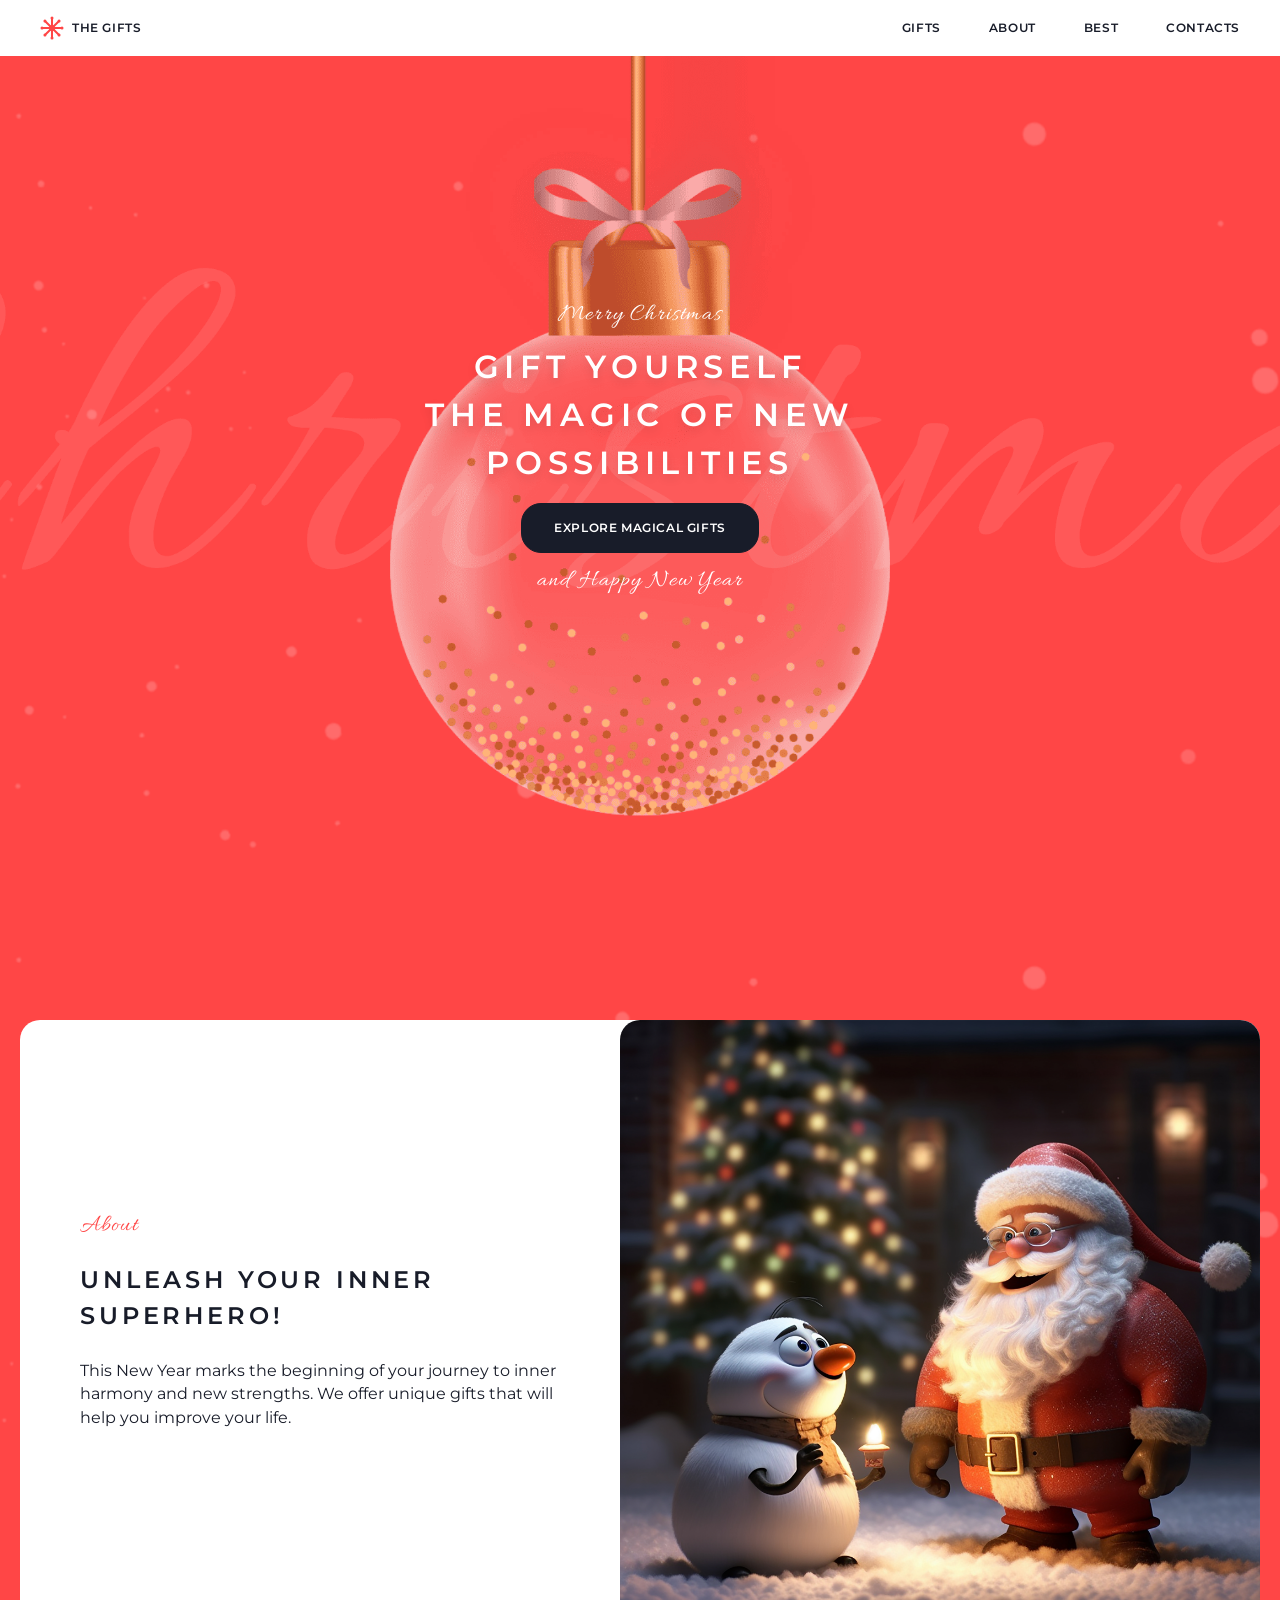
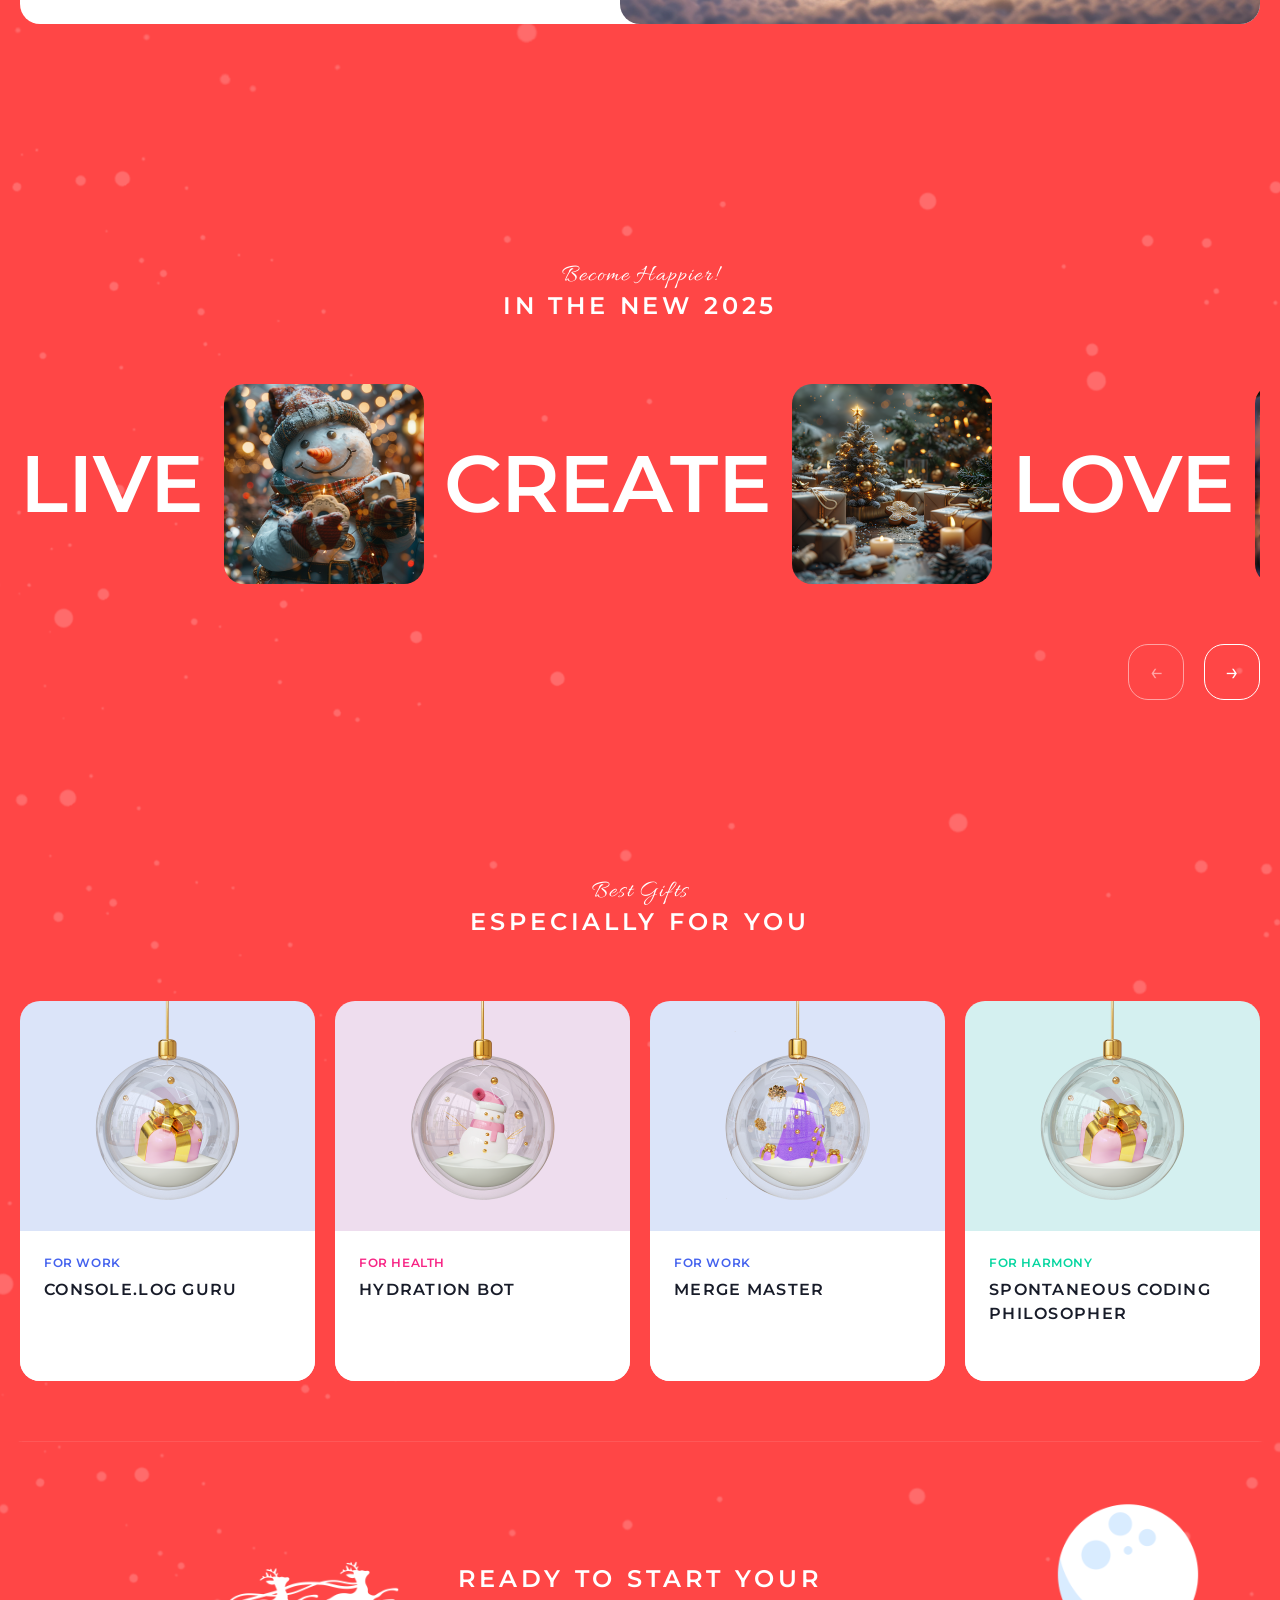
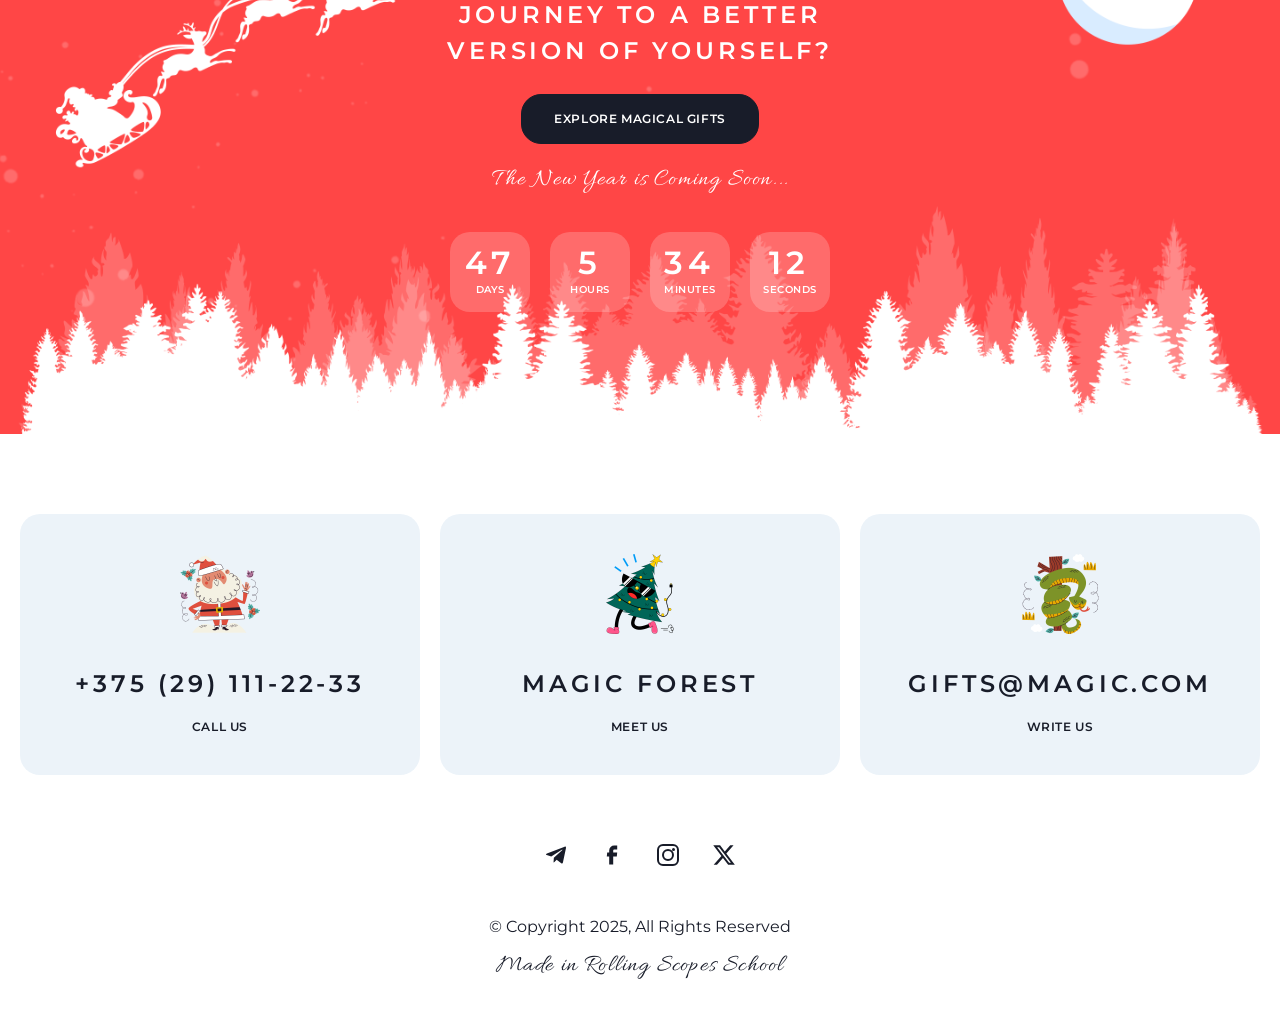
==== christmas-shop/index.html @ c4fa9edb "doc: add all files for christmas shop" ====
<html lang="en">
<head>
    <meta charset="UTF-8">
    <meta name="viewport" content="width=device-width, initial-scale=1.0">
    <title>Christmas Shop</title>
    <link rel="icon" href="img/icon-snowflake.svg">
    <link rel="preconnect" href="https://fonts.googleapis.com">
    <link rel="preconnect" href="https://fonts.gstatic.com">
    <link href="https://fonts.googleapis.com/css2?family=Allura&amp;family=Montserrat:wght@400;600&amp;display=swap"
        rel="stylesheet">
    <link rel="stylesheet" href="CSS/style.css">
</head>
<body>
    <header class="header header-light">
        <div class="container header-container">
            <a href="index.html" class="logo">
                <img src="img/icon-snowflake.svg" alt="Merry Snowflake" width="24" height="24">
                <span class="h4 color-dark">THE GIFTS</span>
            </a>
            <nav class="nav-desktop">
                <ul class="nav-links">
                    <li><a href="gifts.html" class="h4 color-dark">GIFTS</a></li>
                    <li><a href="#about" class="h4 color-dark">ABOUT</a></li>
                    <li><a href="#best" class="h4 color-dark">BEST</a></li>
                    <li><a href="#contacts" class="h4 color-dark">CONTACTS</a></li>
                </ul>
            </nav>
            <a href="#nav-overlay" class="burger-menu" aria-label="Toggle Navigation">
                <span class="burger-line color-bg-dark"></span>
                <span class="burger-line color-bg-dark"></span>
            </a>
        </div>
    </header>
    <main>
        <section class="hero" id="home">
            <div class="hero-bg-garland"></div>
            <div class="bg-snow"></div>
            <div class="container hero-container">
                <div class="hero-content">
                    <p class="caption">Merry Christmas</p>
                    <h1 class="h1">GIFT YOURSELF<br>THE MAGIC OF NEW<br>POSSIBILITIES</h1>
                    <a href="gifts.html" class="btn-primary action-small">EXPLORE MAGICAL
                        GIFTS</a>
                    <p class="caption">and Happy New Year</p>
                </div>
            </div>
        </section>
        <section class="about" id="about">
            <div class="bg-snow"></div>
            <div class="container about-container">
                <div class="about-text">
                    <p class="caption color-primary">About</p>
                    <h2 class="h2">UNLEASH YOUR INNER<br>SUPERHERO!</h2>
                    <p class="p">This New Year marks the beginning of your journey to inner harmony and new strengths.
                        We offer unique gifts that will help you improve your life.</p>
                </div>
                <div class="about-image">
                    <img src="img/about-video.png" alt="Christmas Story">
                </div>
            </div>
        </section>
        <section class="slider-section" id="best">
            <div class="bg-snow"></div>
            <div class="container slider-container">
                <div class="slider-header text-center">
                    <p class="caption">Become Happier!</p>
                    <h2 class="h2">IN THE NEW 2025</h2>
                </div>
                <input type="radio" name="slider" id="slide-0" class="slider-radio" checked="">
                <input type="radio" name="slider" id="slide-1" class="slider-radio">
                <input type="radio" name="slider" id="slide-2" class="slider-radio">
                <input type="radio" name="slider" id="slide-3" class="slider-radio">
                <input type="radio" name="slider" id="slide-4" class="slider-radio">
                <input type="radio" name="slider" id="slide-5" class="slider-radio">
                <input type="radio" name="slider" id="slide-6" class="slider-radio">
                <div class="slider-track-container">
                    <div class="slider-track">
                        <span class="slider-text">LIVE</span>
                        <img src="img/slider-img-1.png" alt="Snowman" class="slider-img">
                        <span class="slider-text">CREATE</span>
                        <img src="img/slider-img-2.png" alt="Tree" class="slider-img">
                        <span class="slider-text">LOVE</span>
                        <img src="img/slider-img-3.png" alt="Ball" class="slider-img">
                        <span class="slider-text">DREAM</span>
                        <img src="img/slider-img-4.png" alt="House" class="slider-img">
                    </div>
                </div>
                <div class="slider-controls">
                    <label for="slide-0" class="slider-arrow btn-circle disabled state-0 control-prev" aria-label="Previous"></label>
                    <label for="slide-1" class="slider-arrow btn-circle state-0 control-next" aria-label="Next"></label>
                    <label for="slide-0" class="slider-arrow btn-circle state-1 control-prev" aria-label="Previous"></label>
                    <label for="slide-2" class="slider-arrow btn-circle state-1 control-next" aria-label="Next"></label>
                    <label for="slide-1" class="slider-arrow btn-circle state-2 control-prev" aria-label="Previous"></label>
                    <label for="slide-3" class="slider-arrow btn-circle state-2 control-next" aria-label="Next"></label>
                    <label for="slide-2" class="slider-arrow btn-circle state-3 control-prev" aria-label="Previous"></label>
                    <label for="slide-3" class="slider-arrow btn-circle disabled state-3 control-next destkop-only-show" aria-label="Next"></label>
                    <label for="slide-4" class="slider-arrow btn-circle state-3 control-next mobile-only-show" aria-label="Next"></label>
                    <label for="slide-3" class="slider-arrow btn-circle state-4 control-prev mobile-only-show" aria-label="Previous"></label>
                    <label for="slide-5" class="slider-arrow btn-circle state-4 control-next mobile-only-show" aria-label="Next"></label>
                    <label for="slide-4" class="slider-arrow btn-circle state-5 control-prev mobile-only-show" aria-label="Previous"></label>
                    <label for="slide-6" class="slider-arrow btn-circle state-5 control-next mobile-only-show" aria-label="Next"></label>
                    <label for="slide-5" class="slider-arrow btn-circle state-6 control-prev mobile-only-show" aria-label="Previous"></label>
                    <label for="slide-6" class="slider-arrow btn-circle disabled state-6 control-next mobile-only-show" aria-label="Next"></label>
                </div>
            </div>
        </section>
        <section class="best-gifts" id="gifts">
            <div class="bg-snow"></div>
            <div class="container gifts-container">
                <div class="gifts-header text-center">
                    <p class="caption">Best Gifts</p>
                    <h2 class="h2">ESPECIALLY FOR YOU</h2>
                </div>
                <div class="gifts-grid">
                    <a href="#modal-1" class="gift-card">
                        <div class="gift-card-img tag-purple-bg"><img src="img/gift-1.png" alt="Card"></div>
                        <div class="gift-card-content">
                            <h4 class="h4 color-purple">FOR WORK</h4>
                            <h3 class="h3">CONSOLE.LOG GURU</h3>
                        </div>
                    </a>
                    <a href="#modal-2" class="gift-card">
                        <div class="gift-card-img tag-pink-bg"><img src="img/gift-2.png" alt="Card"></div>
                        <div class="gift-card-content">
                            <h4 class="h4 color-pink">FOR HEALTH</h4>
                            <h3 class="h3">HYDRATION BOT</h3>
                        </div>
                    </a>
                    <a href="#modal-3" class="gift-card">
                        <div class="gift-card-img tag-purple-bg"><img src="img/gift-3.png" alt="Card"></div>
                        <div class="gift-card-content">
                            <h4 class="h4 color-purple">FOR WORK</h4>
                            <h3 class="h3">MERGE MASTER</h3>
                        </div>
                    </a>
                    <a href="#modal-4" class="gift-card">
                        <div class="gift-card-img tag-green-bg"><img src="img/gift-4.png" alt="Card"></div>
                        <div class="gift-card-content">
                            <h4 class="h4 color-green">FOR HARMONY</h4>
                            <h3 class="h3">SPONTANEOUS CODING PHILOSOPHER</h3>
                        </div>
                    </a>
                </div>
            </div>
        </section>
        <section class="cta-timer" id="cta">
            <div class="bg-snow"></div>
            <div class="cta-bg-forest"></div>
            <div class="container cta-container text-center">
                <h2 class="h2">READY TO START YOUR<br>JOURNEY TO A BETTER<br>VERSION OF YOURSELF?</h2>
                <a href="gifts.html" class="btn-primary action-small">EXPLORE MAGICAL GIFTS</a>
                <p class="caption">The New Year is Coming Soon...</p>
                <div class="timer">
                    <div class="timer-cell">
                        <h2 class="h2 timer-val">47</h2>
                        <h4 class="h4 timer-label">DAYS</h4>
                    </div>
                    <div class="timer-cell">
                        <h2 class="h2 timer-val">5</h2>
                        <h4 class="h4 timer-label">HOURS</h4>
                    </div>
                    <div class="timer-cell">
                        <h2 class="h2 timer-val">34</h2>
                        <h4 class="h4 timer-label">MINUTES</h4>
                    </div>
                    <div class="timer-cell">
                        <h2 class="h2 timer-val">12</h2>
                        <h4 class="h4 timer-label">SECONDS</h4>
                    </div>
                </div>
            </div>
        </section>
    </main>
    <footer class="footer" id="contacts">
        <div class="container footer-container">
            <div class="footer-cards">
                <a href="tel:+375291112233" class="footer-card">
                    <img src="img/santa-claus.png" alt="Call Us" class="footer-card-img" width="80" height="80">
                    <h2 class="h2">+375 (29) 111-22-33</h2>
                    <h4 class="h4">CALL US</h4>
                </a>
                <a href="https://www.google.com/maps/place/Lapland,+Finland/@67.9090587,26.3427342,10.75z/data=!4m6!3m5!1s0x45d30036254ca145:0xcedc4eb30d91aca1!8m2!3d67.9222304!4d26.5046438!16zL20vMDFuZHdr?entry=ttu&g_ep=EgoyMDI2MDQwMS4wIKXMDSoASAFQAw%3D%3D" target="_blank" rel="noopener noreferrer"
                    class="footer-card">
                    <img src="img/christmas-tree.png" alt="Meet Us" class="footer-card-img" width="80" height="80">
                    <h2 class="h2">MAGIC FOREST</h2>
                    <h4 class="h4">MEET US</h4>
                </a>
                <a href="mailto:gifts@magic.com" class="footer-card">
                    <img src="img/snake.png" alt="Write Us" class="footer-card-img" width="80" height="80">
                    <h2 class="h2">GIFTS@MAGIC.COM</h2>
                    <h4 class="h4">WRITE US</h4>
                </a>
            </div>
            <div class="footer-social">
                <div class="social-icons">
                    <a href="#" class="social-icon"><img src="img/icon-telegram.svg" alt="Telegram"></a>
                    <a href="#" class="social-icon"><img src="img/icon-facebook.svg" alt="Facebook"></a>
                    <a href="#" class="social-icon"><img src="img/icon-instagram.svg" alt="Instagram"></a>
                    <a href="#" class="social-icon"><img src="img/icon-x.svg" alt="X"></a>
                </div>
            </div>
            <div class="footer-copyright text-center">
                <p class="p">© Copyright 2025, All Rights Reserved</p>
                <a href="https://rs.school/" target="_blank" rel="noopener noreferrer" class="caption school-link">Made
                    in Rolling Scopes School</a>
            </div>
        </div>
    </footer>
    <div class="nav-overlay" id="nav-overlay">
        <div class="nav-overlay-header">
            <a href="index.html" class="logo">
                <img src="img/icon-snowflake.svg" alt="Logo" width="24" height="24">
                <span class="h4 color-dark">THE GIFTS</span>
            </a>
            <a href="#" class="btn-close-menu">✕</a>
        </div>
        <ul class="nav-overlay-links text-center">
            <li><a href="gifts.html" class="h2">GIFTS</a></li>
            <li><a href="#about" class="h2">ABOUT</a></li>
            <li><a href="#best" class="h2">BEST</a></li>
            <li><a href="#contacts" class="h2">CONTACTS</a></li>
        </ul>
    </div>
    <div class="modal-overlay" id="modal-1">
        <div class="modal">
            <a href="#gifts" class="btn-close-modal">✕</a>
            <div class="modal-img tag-purple-bg"><img src="img/gift-1.png" alt="Console Log Guru"></div>
            <div class="modal-content">
                <h4 class="h4 color-purple mb-8">FOR WORK</h4>
                <h3 class="h3 mb-8">CONSOLE.LOG GURU</h3>
                <p class="p mb-16">Uses console.log like a crystal ball to find any issue.</p>
                <h4 class="h4 mb-8">ADDS SUPERPOWERS TO:</h4>
                <div class="modal-stats">
                    <div class="stat-row">
                        <p class="p">Live</p>
                        <p class="p">+500</p>
                        <div class="rating"><span class="star filled">❄</span><span class="star filled">❄</span><span
                                class="star filled">❄</span><span class="star filled">❄</span><span
                                class="star filled">❄</span></div>
                    </div>
                    <div class="stat-row">
                        <p class="p">Create</p>
                        <p class="p">+500</p>
                        <div class="rating"><span class="star filled">❄</span><span class="star filled">❄</span><span
                                class="star filled">❄</span><span class="star filled">❄</span><span
                                class="star filled">❄</span></div>
                    </div>
                    <div class="stat-row">
                        <p class="p">Love</p>
                        <p class="p">+200</p>
                        <div class="rating"><span class="star filled">❄</span><span class="star filled">❄</span><span
                                class="star empty">❄</span><span class="star empty">❄</span><span
                                class="star empty">❄</span></div>
                    </div>
                    <div class="stat-row">
                        <p class="p">Dream</p>
                        <p class="p">+400</p>
                        <div class="rating"><span class="star filled">❄</span><span class="star filled">❄</span><span
                                class="star filled">❄</span><span class="star filled">❄</span><span
                                class="star empty">❄</span></div>
                    </div>
                </div>
            </div>
        </div>
    </div>
    <div class="modal-overlay" id="modal-2">
        <div class="modal">
            <a href="#gifts" class="btn-close-modal">✕</a>
            <div class="modal-img tag-pink-bg"><img src="img/gift-2.png" alt="Hydration Bot"></div>
            <div class="modal-content">
                <h4 class="h4 color-pink mb-8">FOR HEALTH</h4>
                <h3 class="h3 mb-8">HYDRATION BOT</h3>
                <p class="p mb-16">Reminds you to drink water every 30 minutes without fail.</p>
                <h4 class="h4 mb-8">ADDS SUPERPOWERS TO:</h4>
                <div class="modal-stats">
                    <div class="stat-row">
                        <p class="p">Live</p>
                        <p class="p">+500</p>
                        <div class="rating"><span class="star filled">❄</span><span class="star filled">❄</span><span
                                class="star filled">❄</span><span class="star filled">❄</span><span
                                class="star filled">❄</span></div>
                    </div>
                    <div class="stat-row">
                        <p class="p">Create</p>
                        <p class="p">+300</p>
                        <div class="rating"><span class="star filled">❄</span><span class="star filled">❄</span><span
                                class="star filled">❄</span><span class="star empty">❄</span><span
                                class="star empty">❄</span></div>
                    </div>
                    <div class="stat-row">
                        <p class="p">Love</p>
                        <p class="p">+400</p>
                        <div class="rating"><span class="star filled">❄</span><span class="star filled">❄</span><span
                                class="star filled">❄</span><span class="star filled">❄</span><span
                                class="star empty">❄</span></div>
                    </div>
                    <div class="stat-row">
                        <p class="p">Dream</p>
                        <p class="p">+200</p>
                        <div class="rating"><span class="star filled">❄</span><span class="star filled">❄</span><span
                                class="star empty">❄</span><span class="star empty">❄</span><span
                                class="star empty">❄</span></div>
                    </div>
                </div>
            </div>
        </div>
    </div>
    <div class="modal-overlay" id="modal-3">
        <div class="modal">
            <a href="#gifts" class="btn-close-modal">✕</a>
            <div class="modal-img tag-purple-bg"><img src="img/gift-3.png" alt="Merge Master"></div>
            <div class="modal-content">
                <h4 class="h4 color-purple mb-8">FOR WORK</h4>
                <h3 class="h3 mb-8">MERGE MASTER</h3>
                <p class="p mb-16">Resolves merge conflicts with the wave of a hand.</p>
                <h4 class="h4 mb-8">ADDS SUPERPOWERS TO:</h4>
                <div class="modal-stats">
                    <div class="stat-row">
                        <p class="p">Live</p>
                        <p class="p">+300</p>
                        <div class="rating"><span class="star filled">❄</span><span class="star filled">❄</span><span
                                class="star filled">❄</span><span class="star empty">❄</span><span
                                class="star empty">❄</span></div>
                    </div>
                    <div class="stat-row">
                        <p class="p">Create</p>
                        <p class="p">+500</p>
                        <div class="rating"><span class="star filled">❄</span><span class="star filled">❄</span><span
                                class="star filled">❄</span><span class="star filled">❄</span><span
                                class="star filled">❄</span></div>
                    </div>
                    <div class="stat-row">
                        <p class="p">Love</p>
                        <p class="p">+300</p>
                        <div class="rating"><span class="star filled">❄</span><span class="star filled">❄</span><span
                                class="star filled">❄</span><span class="star empty">❄</span><span
                                class="star empty">❄</span></div>
                    </div>
                    <div class="stat-row">
                        <p class="p">Dream</p>
                        <p class="p">+400</p>
                        <div class="rating"><span class="star filled">❄</span><span class="star filled">❄</span><span
                                class="star filled">❄</span><span class="star filled">❄</span><span
                                class="star empty">❄</span></div>
                    </div>
                </div>
            </div>
        </div>
    </div>
    <div class="modal-overlay" id="modal-4">
        <div class="modal">
            <a href="#gifts" class="btn-close-modal">✕</a>
            <div class="modal-img tag-green-bg"><img src="img/gift-4.png" alt="Spontaneous Coding Philosopher"></div>
            <div class="modal-content">
                <h4 class="h4 color-green mb-8">FOR HARMONY</h4>
                <h3 class="h3 mb-8">SPONTANEOUS CODING PHILOSOPHER</h3>
                <p class="p mb-16">Ponders the meaning of code and life between commits.</p>
                <h4 class="h4 mb-8">ADDS SUPERPOWERS TO:</h4>
                <div class="modal-stats">
                    <div class="stat-row">
                        <p class="p">Live</p>
                        <p class="p">+400</p>
                        <div class="rating"><span class="star filled">❄</span><span class="star filled">❄</span><span
                                class="star filled">❄</span><span class="star filled">❄</span><span
                                class="star empty">❄</span></div>
                    </div>
                    <div class="stat-row">
                        <p class="p">Create</p>
                        <p class="p">+300</p>
                        <div class="rating"><span class="star filled">❄</span><span class="star filled">❄</span><span
                                class="star filled">❄</span><span class="star empty">❄</span><span
                                class="star empty">❄</span></div>
                    </div>
                    <div class="stat-row">
                        <p class="p">Love</p>
                        <p class="p">+500</p>
                        <div class="rating"><span class="star filled">❄</span><span class="star filled">❄</span><span
                                class="star filled">❄</span><span class="star filled">❄</span><span
                                class="star filled">❄</span></div>
                    </div>
                    <div class="stat-row">
                        <p class="p">Dream</p>
                        <p class="p">+500</p>
                        <div class="rating"><span class="star filled">❄</span><span class="star filled">❄</span><span
                                class="star filled">❄</span><span class="star filled">❄</span><span
                                class="star filled">❄</span></div>
                    </div>
                </div>
            </div>
        </div>
    </div>
</body>
</html>
---- christmas-shop/CSS/style.css ----
:root {
    /* Colors */
    --primary: #FF4646;
    --primary-10: rgba(255, 70, 70, 0.1);
    --dark: #181C29;
    --static-white: #FFFFFF;
    --static-white-40: rgba(255, 255, 255, 0.4);
    --static-white-20: rgba(255, 255, 255, 0.2);
    --tag-purple: #4361EE;
    --tag-pink: #F72585;
    --tag-green: #06D6A0;
    --content-background: #ECF3F9;
    --overlay: rgba(24, 28, 41, 0.8);
    --font-heading: 'Montserrat', sans-serif;
    --font-caption: 'Allura', cursive;
    --font-paragraph: 'Montserrat', sans-serif;
}
* {
    margin: 0;
    padding: 0;
    box-sizing: border-box;
}
html {
    scroll-behavior: smooth;
}
body {
    background-color: var(--static-white);
    color: var(--dark);
    font-family: var(--font-paragraph);
    font-size: 16px;
    font-weight: 400;
    line-height: 1.48;
}
body.bg-primary {
    background-color: var(--primary);
}
a {
    text-decoration: none;
    color: inherit;
}
ul {
    list-style: none;
}
main {
    position: relative;
}
.container {
    max-width: 1440px;
    margin: 0 auto;
    padding: 0 20px;
}
.relative-z {
    position: relative;
    z-index: 10;
}
.h1 {
    font-family: var(--font-heading);
    font-size: 32px;
    font-weight: 600;
    line-height: 1.5;
    letter-spacing: 0.18em;
    text-transform: uppercase;
    text-align: center;
}
.h2 {
    font-family: var(--font-heading);
    font-size: 24px;
    font-weight: 600;
    line-height: 1.52;
    letter-spacing: 0.16em;
    text-transform: uppercase;
}
.h3 {
    font-family: var(--font-heading);
    font-size: 16px;
    font-weight: 600;
    line-height: 1.52;
    letter-spacing: 0.08em;
    text-transform: uppercase;
}
.h4 {
    font-family: var(--font-heading);
    font-size: 12px;
    font-weight: 600;
    line-height: 1.3;
    letter-spacing: 0.05em;
    text-transform: uppercase;
}
.caption {
    font-family: var(--font-caption);
    font-size: 24px;
    font-weight: 400;
    line-height: 1;
    letter-spacing: 0.05em;
}
.p {
    font-family: var(--font-paragraph);
    font-size: 16px;
    font-weight: 400;
    line-height: 1.48;
}
.action-large {
    font-family: var(--font-heading);
    font-size: 24px;
    font-weight: 600;
    line-height: 1.52;
    letter-spacing: 0.16em;
    text-transform: uppercase;
}
.action-small {
    font-family: var(--font-heading);
    font-size: 12px;
    font-weight: 600;
    line-height: 1.3;
    letter-spacing: 0.05em;
    text-transform: uppercase;
}
.text-center {
    text-align: center;
}
.color-primary {
    color: var(--primary);
}
.color-purple {
    color: var(--tag-purple);
}
.color-pink {
    color: var(--tag-pink);
}
.color-green {
    color: var(--tag-green);
}
.color-dark {
    color: var(--dark);
}
.mb-8 {
    margin-bottom: 8px;
}
.mb-16 {
    margin-bottom: 16px;
}
.mb-24 {
    margin-bottom: 24px;
}
.mb-40 {
    margin-bottom: 40px;
}
.mb-120 {
    margin-bottom: 120px;
}
.btn-primary {
    background-color: var(--dark);
    color: var(--static-white);
    border: 1px solid var(--dark);
    border-radius: 20px;
    padding: 16px 32px;
    cursor: pointer;
    transition: background-color 0.3s ease, color 0.3s ease, border-color 0.3s ease;
    display: inline-block;
}
.btn-primary:hover {
    background-color: var(--static-white);
    color: var(--dark);
    border-color: var(--dark);
}
.btn-primary:active {
    opacity: 0.9;
}
.header {
    background-color: var(--dark);
    color: var(--static-white);
    position: sticky;
    top: 0;
    z-index: 100;
    width: 100%;
    border-bottom: 1px solid rgba(255, 255, 255, 0.05);
}
.header-container {
    display: flex;
    justify-content: space-between;
    align-items: center;
    padding: 8px 20px;
}
.logo {
    display: flex;
    align-items: center;
    gap: 8px;
    cursor: pointer;
    padding: 8px 20px;
    text-decoration: none;
}
.nav-links {
    display: flex;
    gap: 8px;
}
.nav-links li a {
    display: block;
    padding: 12px 20px;
    color: var(--static-white);
    border-radius: 12px;
    transition: color 0.3s ease, background-color 0.3s ease;
}
.nav-links li a:hover,
.nav-links li a.active {
    color: var(--primary);
    background-color: var(--primary-10);
}
.nav-links li a.active {
    pointer-events: none;
    cursor: default;
}
.burger-menu {
    display: none;
}
.header-light {
    background-color: var(--static-white);
    border-bottom: none;
}
.header-light .nav-links li a {
    color: var(--dark);
}
.header-light .burger-line {
    background-color: var(--dark);
}
@media (max-width: 768px) {
    .nav-desktop {
        display: none;
    }
    .burger-menu {
        display: block;
        border: none;
        background: none;
        width: 40px;
        height: 40px;
        position: relative;
        cursor: pointer;
    }
    .burger-line {
        display: block;
        width: 24px;
        height: 2px;
        background-color: var(--static-white);
        position: absolute;
        left: 8px;
        transition: transform 0.3s, top 0.3s;
    }
    .burger-line:nth-child(1) {
        top: 14px;
    }
    .burger-line:nth-child(2) {
        top: 24px;
    }
    .burger-menu.open .burger-line:nth-child(1) {
        top: 19px;
        transform: rotate(45deg);
    }
    .burger-menu.open .burger-line:nth-child(2) {
        top: 19px;
        transform: rotate(-45deg);
    }
}
.hero {
    position: relative;
    background-color: var(--primary);
    color: var(--static-white);
    min-height: calc(100vh - 56px);
    display: flex;
    align-items: center;
    justify-content: center;
    overflow: hidden;
}
.hero-bg-snow {
    position: absolute;
    inset: 0;
    background-image: url('../img/bg-snow.png');
    background-size: cover;
    background-position: center;
    pointer-events: none;
}
.hero-bg-forest {
    position: absolute;
    inset: 0;
    background-image: url('../img/bg-forest-white.png');
    background-size: 100% auto;
    background-position: bottom;
    pointer-events: none;
}
.hero-bg-garland {
    position: absolute;
    top: 0;
    left: 50%;
    transform: translateX(-50%);
    width: 200%;
    max-width: none;
    height: 100%;
    background-image: url('../img/bg-ball.png');
    background-size: auto 100%;
    background-position: top center;
    background-repeat: no-repeat;
    pointer-events: none;
    z-index: 1;
}
.gift-bg-garland {
    position: absolute;
    top: 0;
    left: 50%;
    transform: translateX(-50%);
    width: 200%;
    max-width: none;
    height: 100%;
    background-image: url('../img/bg-garland.png');
    background-size: auto 100%;
    background-position: top center;
    background-repeat: no-repeat;
    pointer-events: none;
    z-index: 1;
}
.hero-sleigh {
    position: absolute;
    top: 15%;
    left: 10%;
    width: 200px;
    height: 100px;
    background-image: url('../img/bg-ball.png');
    background-size: contain;
    background-repeat: no-repeat;
    pointer-events: none;
    z-index: 5;
}
.hero-content {
    position: relative;
    z-index: 10;
    display: flex;
    flex-direction: column;
    align-items: center;
    text-align: center;
    gap: 16px;
    padding: 0 20px;
    margin-top: -60px;
}
.hero-content h1 {
    color: var(--static-white);
    text-shadow: 0px 4px 10px rgba(0, 0, 0, 0.1);
}
.about {
    position: relative;
    background-color: var(--primary);
    color: var(--dark);
    padding: 120px 20px;
    overflow: hidden;
    display: flex;
    justify-content: center;
}
.about-container {
    position: relative;
    z-index: 10;
    background-color: var(--static-white);
    border-radius: 20px;
    display: flex;
    align-items: center;
    justify-content: space-between;
    padding-left: 60px;
    gap: 60px;
    max-width: 1276px;
    width: 100%;
    margin: 0 auto;
    padding: 0 0 0 60px;
}
.about-text {
    flex: 1;
    display: flex;
    flex-direction: column;
    gap: 24px;
    max-width: 480px;
    padding: 60px 0;
}
.about-text .h2 {
    text-transform: uppercase;
}
.about-image {
    flex: 1;
    border-radius: 0 20px 20px 0;
    overflow: hidden;
    display: flex;
    align-self: stretch;
}
.about-image img {
    width: 100%;
    height: 100%;
    object-fit: cover;
    display: block;
    border-radius: 20px 0 0 20px;
}
@media (max-width: 1060px) {
    .about-container {
        padding-left: 40px;
        gap: 40px;
    }
}
@media (max-width: 768px) {
    .about {
        padding: 80px 0;
    }
    .about-container {
        flex-direction: column;
        padding-left: 0;
        gap: 0;
        text-align: left;
    }
    .about-text {
        max-width: 100%;
        align-items: flex-start;
        padding: 40px;
    }
    .about-image {
        width: 100%;
        border-radius: 0 0 20px 20px;
    }
}
.slider-section,
.best-gifts,
.cta-timer {
    position: relative;
    background-color: var(--primary);
    color: var(--static-white);
    padding: 120px 0 60px;
    min-height: 25.4vw;
    overflow: hidden;
    text-align: center;
}
.slider-header,
.gifts-header {
    align-items: center;
    display: flex;
    flex-direction: column;
}
.bg-snow {
    position: absolute;
    inset: 0;
    background-image: url('../img/bg-snow.png');
    background-size: cover;
    background-position: center;
    pointer-events: none;
}
@media (max-width: 768px) {
    .slider-section,
    .best-gifts {
        padding: 80px 0;
    }
}
.gifts-hero {
    position: relative;
    background-color: var(--primary);
    padding: 100px 0 60px;
    overflow: hidden;
    color: var(--static-white);
}
.gifts-main {
    position: relative;
    background-color: var(--primary);
    color: var(--static-white);
    padding-bottom: 120px;
}
.tabs {
    display: flex;
    gap: 16px;
    flex-wrap: wrap;
    justify-content: center;
    position: relative;
    z-index: 10;
}
.tab-btn {
    background-color: var(--static-white-20);
    color: var(--static-white);
    border: none;
    border-radius: 20px;
    padding: 12px 24px;
    cursor: pointer;
    transition: background-color 0.3s;
    font-family: var(--font-heading);
    font-size: 12px;
    font-weight: 600;
    text-transform: uppercase;
    letter-spacing: 0.05em;
}
.tab-btn:not(.active):hover {
    background-color: var(--static-white-40);
}
.tab-btn.active {
    background-color: var(--static-white-40);
    pointer-events: none;
    cursor: default;
}
.gifts-main {
    position: relative;
    background-color: var(--primary);
    padding-bottom: 120px;
}
.gifts-container {
    position: relative;
    z-index: 10;
}
.gifts-header {
    margin-bottom: 60px;
    color: var(--static-white);
}
.gifts-grid {
    display: grid;
    grid-template-columns: repeat(4, 1fr);
    gap: 20px;
    text-align: left;
    position: relative;
    z-index: 10;
}
.gift-card {
    background-color: var(--content-background);
    border-radius: 20px;
    overflow: hidden;
    cursor: pointer;
    transition: transform 0.3s ease;
}
.gift-card:hover {
    transform: translateY(-8px);
}
.gift-card:hover h3 {
    color: var(--primary);
}
.gift-card:hover .gift-card-img {
    background-color: rgba(6, 214, 160, 0.15);
}
.gift-card-img {
    height: 230px;
    display: flex;
    align-items: center;
    justify-content: center;
    overflow: hidden;
    transition: background-color 0.3s ease;
}
.tag-purple-bg {
    background-color: rgba(67, 97, 238, 0.1);
}
.tag-pink-bg {
    background-color: rgba(247, 37, 133, 0.1);
}
.tag-green-bg {
    background-color: rgba(6, 214, 160, 0.1);
}
.gift-card-img img {
    width: 100%;
    height: 100%;
    object-fit: cover;
}
.gift-card-content {
    padding: 24px;
    color: var(--dark);
    background-color: var(--static-white);
    flex-grow: 1;
    min-height: 150px;
}
.gift-card-content h4 {
    margin-bottom: 8px;
    transition: color 0.3s;
}
@media (max-width: 1060px) {
    .gifts-grid {
        grid-template-columns: repeat(2, 1fr);
    }
}
@media (max-width: 500px) {
    .gifts-grid {
        grid-template-columns: 1fr;
    }
}
.nav-overlay {
    position: fixed;
    top: 0;
    right: -100%;
    width: 100vw;
    height: 100vh;
    background-color: var(--static-white);
    z-index: 2000;
    display: flex;
    flex-direction: column;
    padding: 20px;
    transition: right 0.6s ease-in-out;
    visibility: hidden;
}
.nav-overlay:target {
    right: 0;
    visibility: visible;
}
.nav-overlay-header {
    display: flex;
    justify-content: space-between;
    align-items: center;
    width: 100%;
    padding: 8px 20px;
    margin-bottom: 60px;
}
.btn-close-menu {
    background: none;
    border: none;
    font-size: 32px;
    color: var(--dark);
    cursor: pointer;
    width: 40px;
    height: 40px;
    display: flex;
    align-items: center;
    justify-content: center;
}
.nav-overlay-links {
    display: flex;
    flex-direction: column;
    gap: 40px;
    margin-top: auto;
    margin-bottom: auto;
}
.nav-overlay-links li a {
    color: var(--dark);
    text-decoration: none;
    transition: color 0.3s;
}
.nav-overlay-links li a:hover {
    color: var(--primary);
}
.modal-overlay {
    position: fixed;
    inset: 0;
    background-color: var(--overlay);
    z-index: 3000;
    display: flex;
    align-items: center;
    justify-content: center;
    opacity: 0;
    pointer-events: none;
    transition: opacity 0.3s;
    padding: 20px;
}
.modal-overlay:target {
    opacity: 1;
    pointer-events: all;
}
.modal {
    background-color: var(--static-white);
    border-radius: 20px;
    width: 100%;
    max-width: 400px;
    position: relative;
    overflow: hidden;
}
.btn-close-modal {
    position: absolute;
    top: 16px;
    right: 16px;
    width: 40px;
    height: 40px;
    background: transparent;
    border: none;
    font-size: 24px;
    color: var(--dark);
    cursor: pointer;
    display: flex;
    align-items: center;
    justify-content: center;
    line-height: 1;
    padding: 0;
    z-index: 10;
}
.modal-img {
    height: 230px;
    display: flex;
    align-items: center;
    justify-content: center;
    overflow: hidden;
}
.modal-img img {
    width: 100%;
    height: 100%;
    object-fit: cover;
}
.modal-content {
    padding: 24px;
    color: var(--dark);
}
.modal-stats {
    margin-top: 16px;
}
.stat-row {
    display: grid;
    grid-template-columns: 1fr 56px auto;
    align-items: center;
    gap: 16px;
    margin-bottom: 8px;
}
.stat-row p:nth-child(2) {
    text-align: right;
    font-variant-numeric: tabular-nums;
}
.rating {
    display: flex;
    gap: 4px;
}
.star {
    font-size: 14px;
}
.star.filled {
    color: var(--primary);
}
.star.empty {
    color: var(--primary-10);
}
.btn-back-to-top {
    position: fixed;
    bottom: 32px;
    right: 32px;
    width: 56px;
    height: 56px;
    border-radius: 50%;
    background-color: var(--static-white);
    border: 1px solid var(--primary);
    color: var(--primary);
    display: none;
    align-items: center;
    justify-content: center;
    text-decoration: none;
    font-size: 24px;
    z-index: 500;
    transition: background-color 0.3s, color 0.3s;
    box-shadow: 0px 4px 10px rgba(0, 0, 0, 0.1);
}
.btn-back-to-top:hover {
    background-color: var(--primary);
    color: var(--static-white);
}
@media (max-width: 768px) {
    .btn-back-to-top {
        display: flex;
    }
}
.slider-header {
    position: relative;
    z-index: 10;
    margin-bottom: 60px;
    color: var(--static-white);
}
.slider-track-container {
    position: relative;
    z-index: 10;
    overflow: hidden;
    margin-bottom: 60px;
    width: 100%;
}
.slider-radio {
    display: none;
}
#slide-0:checked~.slider-track-container .slider-track {
    --slide: 0;
}
#slide-1:checked~.slider-track-container .slider-track {
    --slide: 1;
}
#slide-2:checked~.slider-track-container .slider-track {
    --slide: 2;
}
#slide-3:checked~.slider-track-container .slider-track {
    --slide: 3;
}
#slide-4:checked~.slider-track-container .slider-track {
    --slide: 4;
}
#slide-5:checked~.slider-track-container .slider-track {
    --slide: 5;
}
#slide-6:checked~.slider-track-container .slider-track {
    --slide: 6;
}
.slider-track {
    display: flex;
    align-items: center;
    gap: 20px;
    width: max-content;
    transition: transform 0.5s ease;
    --slide: 0;
    --max-clicks: 3;
    --container-width: min(100vw - 40px, 1400px);
    --shift-step: calc((100% - var(--container-width)) / var(--max-clicks));
    transform: translateX(calc(-1 * var(--slide) * var(--shift-step)));
}
@media (max-width: 768px) {
    .slider-track {
        --max-clicks: 6;
    }
}
.slider-text {
    font-family: var(--font-heading);
    font-size: 80px;
    font-weight: 600;
    text-transform: uppercase;
    color: var(--static-white);
    white-space: nowrap;
}
.slider-img {
    width: 200px;
    height: 200px;
    border-radius: 20px;
    object-fit: cover;
    flex-shrink: 0;
}
.slider-controls {
    position: relative;
    z-index: 10;
    display: flex;
    justify-content: flex-end;
    gap: 20px;
}
.slider-arrow {
    display: none;
}
#slide-0:checked~.slider-track-container+.slider-controls .state-0.control-prev,
#slide-0:checked~.slider-track-container+.slider-controls .state-0.control-next,
#slide-1:checked~.slider-track-container+.slider-controls .state-1.control-prev,
#slide-1:checked~.slider-track-container+.slider-controls .state-1.control-next,
#slide-2:checked~.slider-track-container+.slider-controls .state-2.control-prev,
#slide-2:checked~.slider-track-container+.slider-controls .state-2.control-next,
#slide-3:checked~.slider-track-container+.slider-controls .state-3.control-prev,
#slide-3:checked~.slider-track-container+.slider-controls .state-3.control-next.destkop-only-show {
    display: flex;
}
@media (max-width: 768px) {
    #slide-3:checked~.slider-track-container+.slider-controls .state-3.control-next.destkop-only-show {
        display: none !important;
    }
    #slide-3:checked~.slider-track-container+.slider-controls .state-3.control-next.mobile-only-show,
    #slide-4:checked~.slider-track-container+.slider-controls .state-4.control-prev,
    #slide-4:checked~.slider-track-container+.slider-controls .state-4.control-next,
    #slide-5:checked~.slider-track-container+.slider-controls .state-5.control-prev,
    #slide-5:checked~.slider-track-container+.slider-controls .state-5.control-next,
    #slide-6:checked~.slider-track-container+.slider-controls .state-6.control-prev,
    #slide-6:checked~.slider-track-container+.slider-controls .state-6.control-next {
        display: flex;
    }
}
.btn-circle {
    width: 56px;
    height: 56px;
    border-radius: 20px;
    border: 1px solid var(--static-white);
    background-color: transparent;
    cursor: pointer;
    transition: background-color 0.3s, border-color 0.3s;
    position: relative;
}
.btn-circle:hover:not(.disabled) {
    background-color: var(--static-white);
}
.btn-circle.disabled {
    opacity: 0.5;
    cursor: not-allowed;
    background-color: transparent;
    pointer-events: none;
}
.btn-circle::after {
    content: "→";
    color: var(--static-white);
    font-size: 24px;
    position: absolute;
    left: 50%;
    top: 50%;
    transform: translate(-50%, -50%);
    transition: color 0.3s;
}
.btn-circle:hover:not(.disabled)::after {
    color: var(--primary);
}
.control-prev::after {
    content: "←";
}
.cta-timer {
    padding: 120px 0;
    min-height: 46.4vw;
}
.cta-bg-forest {
    position: absolute;
    inset: 0;
    background-image: url('../img/bg-forest-white.png');
    background-size: cover;
    background-position: center bottom;
    pointer-events: none;
    z-index: 5;
}
.cta-sleigh {
    position: absolute;
    bottom: 200px;
    left: 10%;
    width: 200px;
    height: 100px;
    background-image: url('../img/bg-ball.png');
    background-size: contain;
    background-repeat: no-repeat;
    pointer-events: none;
    z-index: 6;
}
.cta-container {
    position: relative;
    z-index: 10;
    display: flex;
    flex-direction: column;
    align-items: center;
    gap: 24px;
    color: var(--static-white);
}
.timer {
    display: flex;
    gap: 20px;
    margin-top: 16px;
    justify-content: center;
}
.timer-cell {
    background-color: var(--static-white-20);
    border-radius: 20px;
    width: 80px;
    height: 80px;
    display: flex;
    flex-direction: column;
    align-items: center;
    justify-content: center;
    gap: 4px;
}
.timer-val {
    font-size: 32px;
    font-weight: 600;
    line-height: 1;
    margin: 0;
}
.timer-label {
    font-size: 10px;
    margin: 0;
    font-weight: 600;
    text-transform: uppercase;
}
@media (max-width: 1024px) {
    .cta-timer,
    .slider-section,
    .best-gifts,
    .hero,
    .gifts-hero {
        padding: 120px 0 60px;
        min-height: 0;
    }
}
@media (max-width: 768px) {
    .cta-timer,
    .slider-section,
    .best-gifts,
    .hero,
    .gifts-hero {
        padding: 60px 0 100px;
        min-height: 0;
    }
    .cta-bg-forest {
        background-position: center bottom;
    }
    .timer {
        background-color: var(--static-white-20);
        border-radius: 20px;
        padding: 12px 0;
        gap: 0;
        justify-content: space-evenly;
        width: 100%;
        max-width: 340px;
    }
    .timer-cell {
        background-color: transparent;
        width: auto;
        height: auto;
        border-radius: 0;
        padding: 0 16px;
        position: relative;
        flex: 1;
    }
    .timer-cell:not(:last-child)::after {
        content: '';
        position: absolute;
        right: 0;
        top: 10%;
        height: 80%;
        width: 1px;
        background-color: var(--static-white-40);
    }
}
.footer {
    background-color: var(--static-white);
    color: var(--dark);
    padding: 80px 0 40px;
    background-size: contain;
    background-position: bottom center;
    background-repeat: no-repeat;
}
.footer-cards {
    display: grid;
    grid-template-columns: repeat(3, 1fr);
    gap: 20px;
    margin-bottom: 60px;
}
.footer-card {
    background-color: var(--content-background);
    border-radius: 20px;
    padding: 40px 20px;
    display: flex;
    flex-direction: column;
    align-items: center;
    text-align: center;
    gap: 16px;
    transition: background-color 0.3s, color 0.3s;
    text-decoration: none;
    color: inherit;
}
.footer-card:hover {
    color: var(--primary);
}
.footer-card-img {
    margin-bottom: 16px;
    width: 80px;
    height: 80px;
    object-fit: contain;
}
@media (max-width: 1060px) {
    .footer-cards {
        grid-template-columns: 1fr;
    }
}
.footer-social {
    display: flex;
    justify-content: center;
    margin-bottom: 40px;
}
.social-icons {
    display: flex;
    gap: 16px;
}
.social-icon {
    width: 40px;
    height: 40px;
    border-radius: 50%;
    display: flex;
    align-items: center;
    justify-content: center;
    transition: background-color 0.3s;
    color: var(--dark);
    text-decoration: none;
}
.social-icon img {
    width: 24px;
    height: 24px;
    transition: filter 0.3s;
}
.social-icon:hover {
    background-color: var(--content-background);
}
.social-icon:hover img {
    filter: invert(44%) sepia(74%) saturate(3019%) hue-rotate(331deg) brightness(101%) contrast(98%);
}
.school-link {
    display: inline-block;
    margin-top: 16px;
    color: var(--dark);
    text-decoration: none;
    transition: color 0.3s;
}
.school-link:hover {
    color: var(--primary);
}
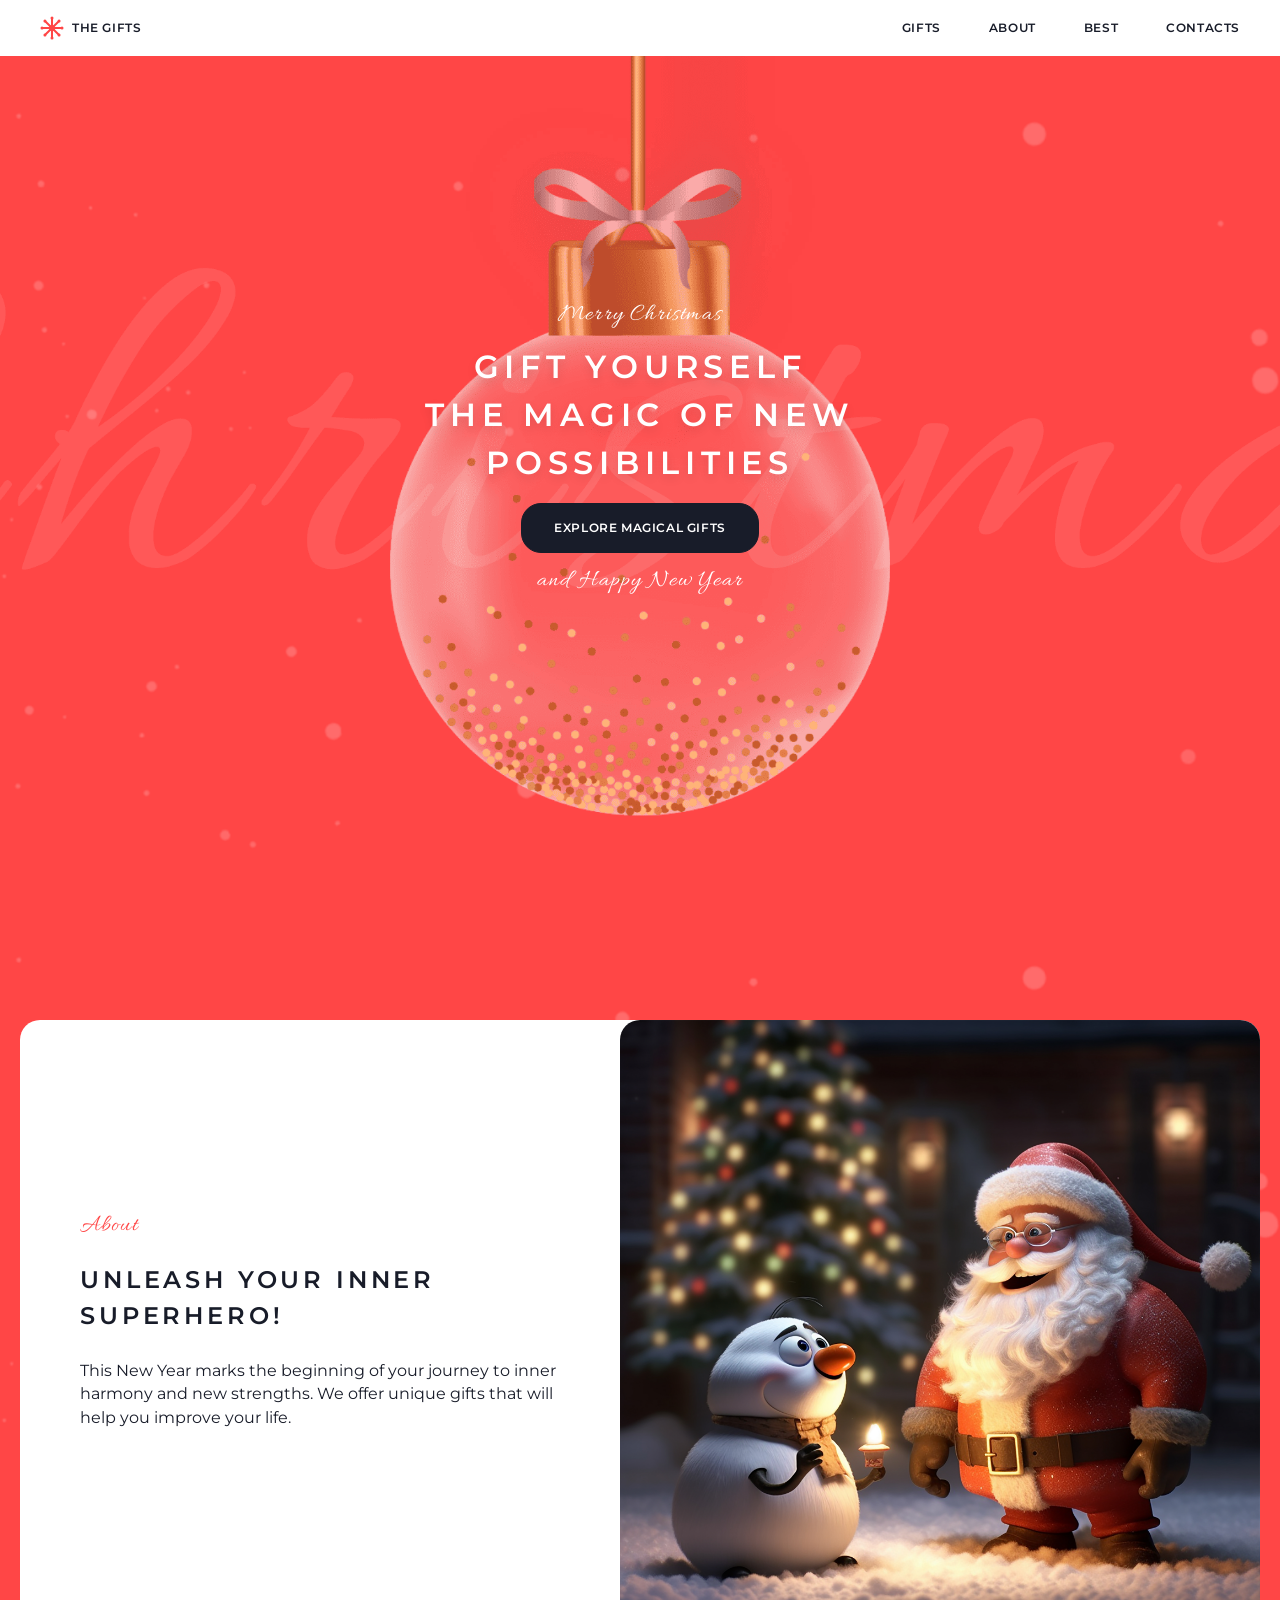
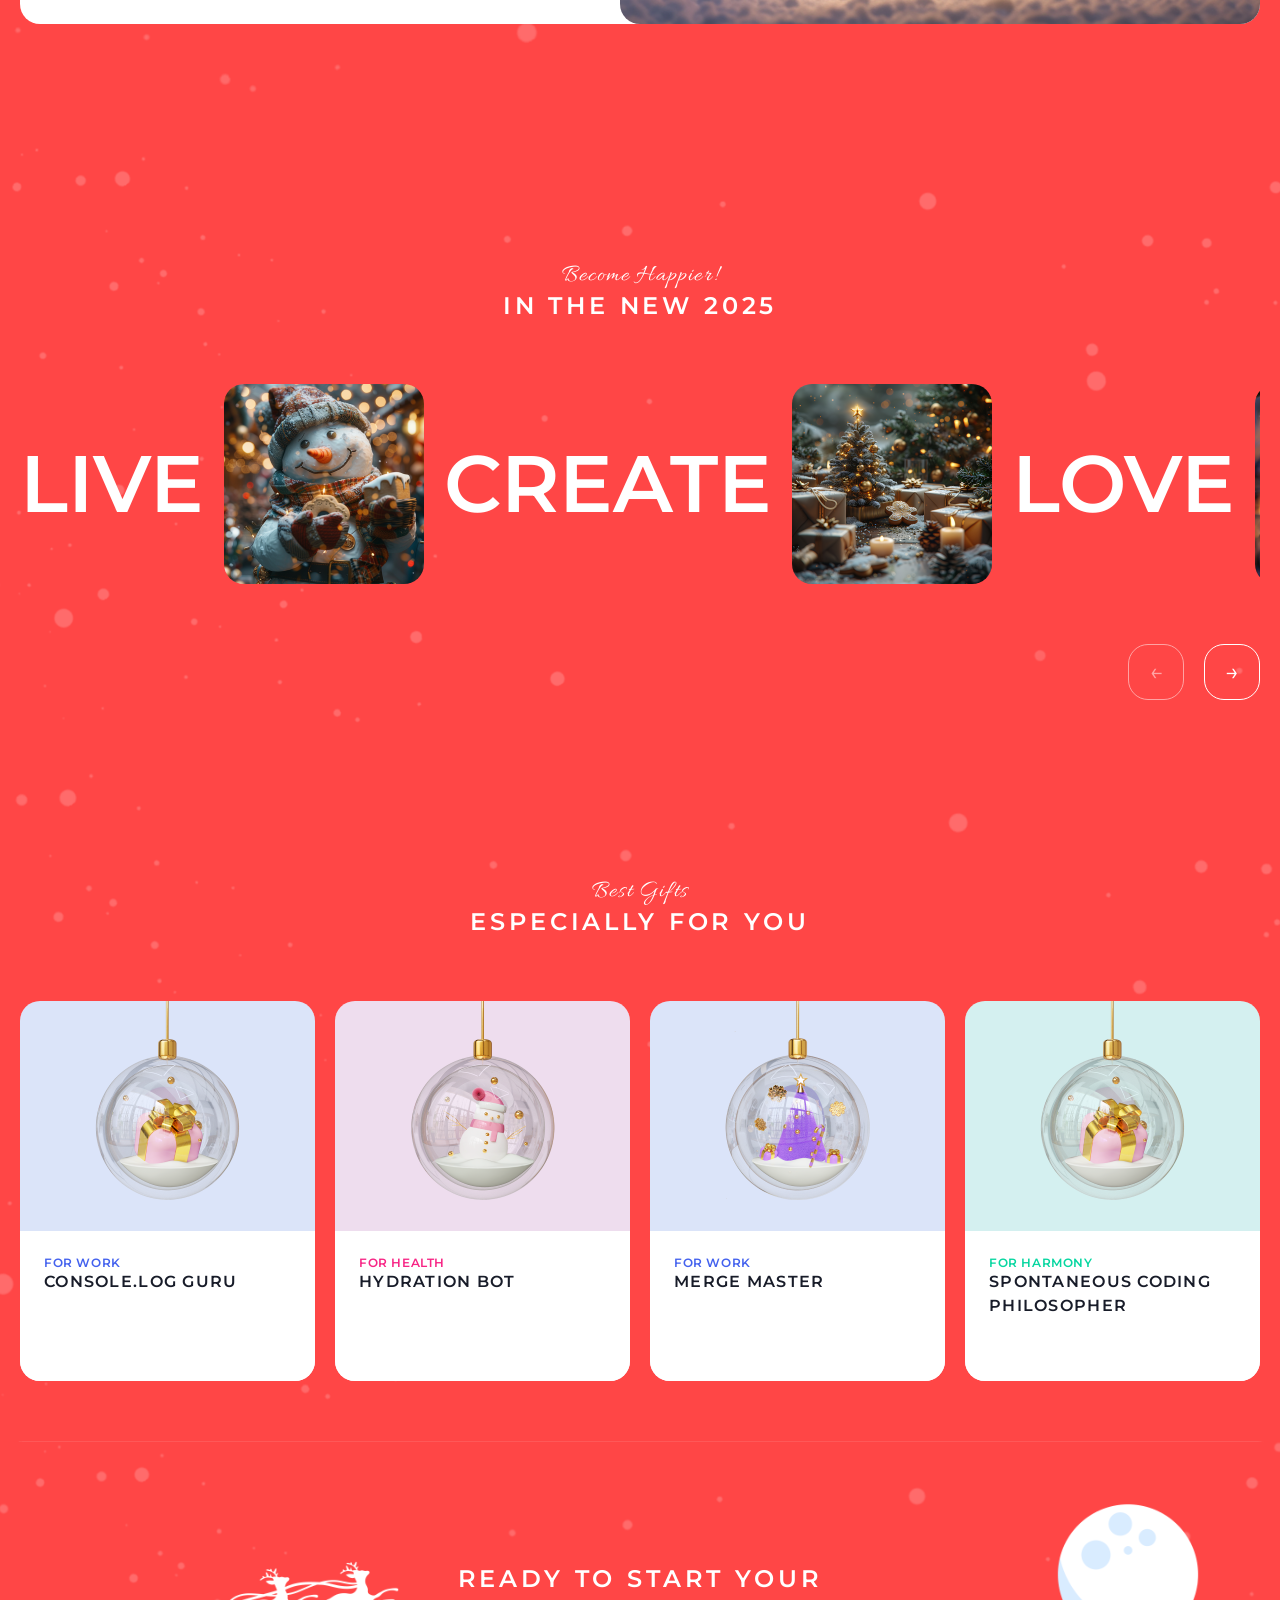
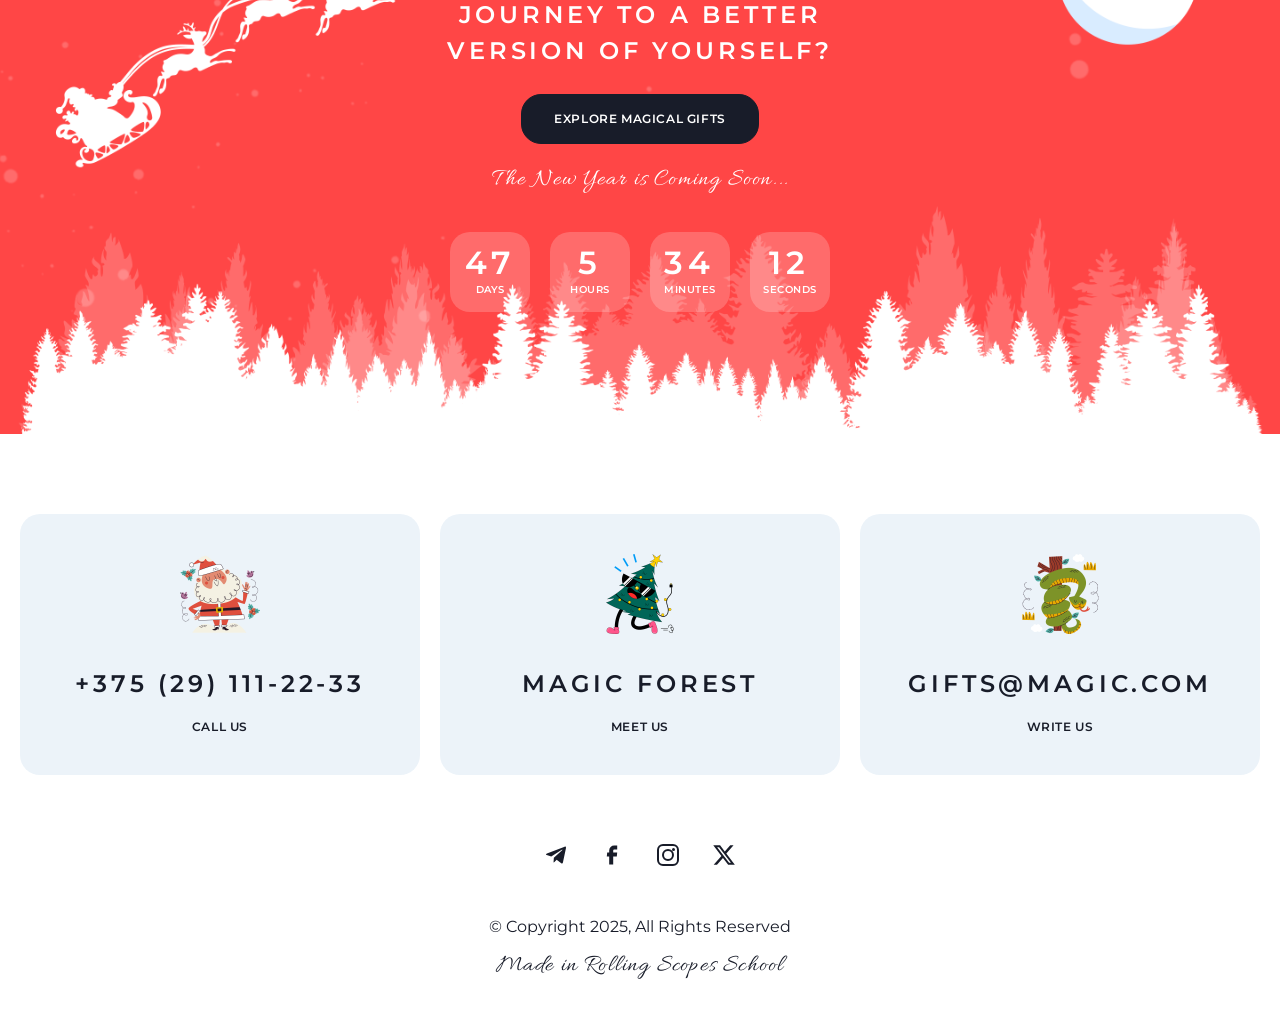
==== commit fd227b4f: "fix: validator and add link in readme" ====
--- a/christmas-shop/index.html
+++ b/christmas-shop/index.html
@@ -1,3 +1,4 @@
+<!DOCTYPE html>
 <html lang="en">
 <head>
     <meta charset="UTF-8">
@@ -7,7 +8,7 @@
     <link rel="preconnect" href="https://fonts.googleapis.com">
     <link rel="preconnect" href="https://fonts.gstatic.com">
     <link href="https://fonts.googleapis.com/css2?family=Allura&amp;family=Montserrat:wght@400;600&amp;display=swap"
-        rel="stylesheet">
+          rel="stylesheet">
     <link rel="stylesheet" href="CSS/style.css">
 </head>
 <body>
@@ -39,8 +40,10 @@
                 <div class="hero-content">
                     <p class="caption">Merry Christmas</p>
                     <h1 class="h1">GIFT YOURSELF<br>THE MAGIC OF NEW<br>POSSIBILITIES</h1>
-                    <a href="gifts.html" class="btn-primary action-small">EXPLORE MAGICAL
-                        GIFTS</a>
+                    <a href="gifts.html" class="btn-primary action-small">
+                        EXPLORE MAGICAL
+                        GIFTS
+                    </a>
                     <p class="caption">and Happy New Year</p>
                 </div>
             </div>
@@ -51,8 +54,10 @@
                 <div class="about-text">
                     <p class="caption color-primary">About</p>
                     <h2 class="h2">UNLEASH YOUR INNER<br>SUPERHERO!</h2>
-                    <p class="p">This New Year marks the beginning of your journey to inner harmony and new strengths.
-                        We offer unique gifts that will help you improve your life.</p>
+                    <p class="p">
+                        This New Year marks the beginning of your journey to inner harmony and new strengths.
+                        We offer unique gifts that will help you improve your life.
+                    </p>
                 </div>
                 <div class="about-image">
                     <img src="img/about-video.png" alt="Christmas Story">
@@ -86,21 +91,21 @@
                     </div>
                 </div>
                 <div class="slider-controls">
-                    <label for="slide-0" class="slider-arrow btn-circle disabled state-0 control-prev" aria-label="Previous"></label>
-                    <label for="slide-1" class="slider-arrow btn-circle state-0 control-next" aria-label="Next"></label>
-                    <label for="slide-0" class="slider-arrow btn-circle state-1 control-prev" aria-label="Previous"></label>
-                    <label for="slide-2" class="slider-arrow btn-circle state-1 control-next" aria-label="Next"></label>
-                    <label for="slide-1" class="slider-arrow btn-circle state-2 control-prev" aria-label="Previous"></label>
-                    <label for="slide-3" class="slider-arrow btn-circle state-2 control-next" aria-label="Next"></label>
-                    <label for="slide-2" class="slider-arrow btn-circle state-3 control-prev" aria-label="Previous"></label>
-                    <label for="slide-3" class="slider-arrow btn-circle disabled state-3 control-next destkop-only-show" aria-label="Next"></label>
-                    <label for="slide-4" class="slider-arrow btn-circle state-3 control-next mobile-only-show" aria-label="Next"></label>
-                    <label for="slide-3" class="slider-arrow btn-circle state-4 control-prev mobile-only-show" aria-label="Previous"></label>
-                    <label for="slide-5" class="slider-arrow btn-circle state-4 control-next mobile-only-show" aria-label="Next"></label>
-                    <label for="slide-4" class="slider-arrow btn-circle state-5 control-prev mobile-only-show" aria-label="Previous"></label>
-                    <label for="slide-6" class="slider-arrow btn-circle state-5 control-next mobile-only-show" aria-label="Next"></label>
-                    <label for="slide-5" class="slider-arrow btn-circle state-6 control-prev mobile-only-show" aria-label="Previous"></label>
-                    <label for="slide-6" class="slider-arrow btn-circle disabled state-6 control-next mobile-only-show" aria-label="Next"></label>
+                    <label for="slide-0" class="slider-arrow btn-circle disabled state-0 control-prev"></label>
+                    <label for="slide-1" class="slider-arrow btn-circle state-0 control-next"></label>
+                    <label for="slide-0" class="slider-arrow btn-circle state-1 control-prev"></label>
+                    <label for="slide-2" class="slider-arrow btn-circle state-1 control-next"></label>
+                    <label for="slide-1" class="slider-arrow btn-circle state-2 control-prev"></label>
+                    <label for="slide-3" class="slider-arrow btn-circle state-2 control-next"></label>
+                    <label for="slide-2" class="slider-arrow btn-circle state-3 control-prev"></label>
+                    <label for="slide-3" class="slider-arrow btn-circle disabled state-3 control-next destkop-only-show"></label>
+                    <label for="slide-4" class="slider-arrow btn-circle state-3 control-next mobile-only-show"></label>
+                    <label for="slide-3" class="slider-arrow btn-circle state-4 control-prev mobile-only-show"></label>
+                    <label for="slide-5" class="slider-arrow btn-circle state-4 control-next mobile-only-show"></label>
+                    <label for="slide-4" class="slider-arrow btn-circle state-5 control-prev mobile-only-show"></label>
+                    <label for="slide-6" class="slider-arrow btn-circle state-5 control-next mobile-only-show"></label>
+                    <label for="slide-5" class="slider-arrow btn-circle state-6 control-prev mobile-only-show"></label>
+                    <label for="slide-6" class="slider-arrow btn-circle disabled state-6 control-next mobile-only-show"></label>
                 </div>
             </div>
         </section>
@@ -115,28 +120,28 @@
                     <a href="#modal-1" class="gift-card">
                         <div class="gift-card-img tag-purple-bg"><img src="img/gift-1.png" alt="Card"></div>
                         <div class="gift-card-content">
-                            <h4 class="h4 color-purple">FOR WORK</h4>
+                            <h2 class="h4 color-purple">FOR WORK</h2>
                             <h3 class="h3">CONSOLE.LOG GURU</h3>
                         </div>
                     </a>
                     <a href="#modal-2" class="gift-card">
                         <div class="gift-card-img tag-pink-bg"><img src="img/gift-2.png" alt="Card"></div>
                         <div class="gift-card-content">
-                            <h4 class="h4 color-pink">FOR HEALTH</h4>
+                            <h2 class="h4 color-pink">FOR HEALTH</h2>
                             <h3 class="h3">HYDRATION BOT</h3>
                         </div>
                     </a>
                     <a href="#modal-3" class="gift-card">
                         <div class="gift-card-img tag-purple-bg"><img src="img/gift-3.png" alt="Card"></div>
                         <div class="gift-card-content">
-                            <h4 class="h4 color-purple">FOR WORK</h4>
+                            <h2 class="h4 color-purple">FOR WORK</h2>
                             <h3 class="h3">MERGE MASTER</h3>
                         </div>
                     </a>
                     <a href="#modal-4" class="gift-card">
                         <div class="gift-card-img tag-green-bg"><img src="img/gift-4.png" alt="Card"></div>
                         <div class="gift-card-content">
-                            <h4 class="h4 color-green">FOR HARMONY</h4>
+                            <h2 class="h4 color-green">FOR HARMONY</h2>
                             <h3 class="h3">SPONTANEOUS CODING PHILOSOPHER</h3>
                         </div>
                     </a>
@@ -153,19 +158,19 @@
                 <div class="timer">
                     <div class="timer-cell">
                         <h2 class="h2 timer-val">47</h2>
-                        <h4 class="h4 timer-label">DAYS</h4>
+                        <h3 class="h4 timer-label">DAYS</h3>
                     </div>
                     <div class="timer-cell">
                         <h2 class="h2 timer-val">5</h2>
-                        <h4 class="h4 timer-label">HOURS</h4>
+                        <h3 class="h4 timer-label">HOURS</h3>
                     </div>
                     <div class="timer-cell">
                         <h2 class="h2 timer-val">34</h2>
-                        <h4 class="h4 timer-label">MINUTES</h4>
+                        <h3 class="h4 timer-label">MINUTES</h3>
                     </div>
                     <div class="timer-cell">
                         <h2 class="h2 timer-val">12</h2>
-                        <h4 class="h4 timer-label">SECONDS</h4>
+                        <h3 class="h4 timer-label">SECONDS</h3>
                     </div>
                 </div>
             </div>
@@ -177,18 +182,18 @@
                 <a href="tel:+375291112233" class="footer-card">
                     <img src="img/santa-claus.png" alt="Call Us" class="footer-card-img" width="80" height="80">
                     <h2 class="h2">+375 (29) 111-22-33</h2>
-                    <h4 class="h4">CALL US</h4>
+                    <h3 class="h4">CALL US</h3>
                 </a>
                 <a href="https://www.google.com/maps/place/Lapland,+Finland/@67.9090587,26.3427342,10.75z/data=!4m6!3m5!1s0x45d30036254ca145:0xcedc4eb30d91aca1!8m2!3d67.9222304!4d26.5046438!16zL20vMDFuZHdr?entry=ttu&g_ep=EgoyMDI2MDQwMS4wIKXMDSoASAFQAw%3D%3D" target="_blank" rel="noopener noreferrer"
-                    class="footer-card">
+                   class="footer-card">
                     <img src="img/christmas-tree.png" alt="Meet Us" class="footer-card-img" width="80" height="80">
                     <h2 class="h2">MAGIC FOREST</h2>
-                    <h4 class="h4">MEET US</h4>
+                    <h3 class="h4">MEET US</h3>
                 </a>
                 <a href="mailto:gifts@magic.com" class="footer-card">
                     <img src="img/snake.png" alt="Write Us" class="footer-card-img" width="80" height="80">
                     <h2 class="h2">GIFTS@MAGIC.COM</h2>
-                    <h4 class="h4">WRITE US</h4>
+                    <h3 class="h4">WRITE US</h3>
                 </a>
             </div>
             <div class="footer-social">
@@ -201,8 +206,10 @@
             </div>
             <div class="footer-copyright text-center">
                 <p class="p">© Copyright 2025, All Rights Reserved</p>
-                <a href="https://rs.school/" target="_blank" rel="noopener noreferrer" class="caption school-link">Made
-                    in Rolling Scopes School</a>
+                <a href="https://rs.school/" target="_blank" rel="noopener noreferrer" class="caption school-link">
+                    Made
+                    in Rolling Scopes School
+                </a>
             </div>
         </div>
     </footer>
@@ -234,30 +241,30 @@
                     <div class="stat-row">
                         <p class="p">Live</p>
                         <p class="p">+500</p>
-                        <div class="rating"><span class="star filled">❄</span><span class="star filled">❄</span><span
-                                class="star filled">❄</span><span class="star filled">❄</span><span
-                                class="star filled">❄</span></div>
+                        <div class="rating">
+                            <span class="star filled">❄</span><span class="star filled">❄</span><span class="star filled">❄</span><span class="star filled">❄</span><span class="star filled">❄</span>
+                        </div>
                     </div>
                     <div class="stat-row">
                         <p class="p">Create</p>
                         <p class="p">+500</p>
-                        <div class="rating"><span class="star filled">❄</span><span class="star filled">❄</span><span
-                                class="star filled">❄</span><span class="star filled">❄</span><span
-                                class="star filled">❄</span></div>
+                        <div class="rating">
+                            <span class="star filled">❄</span><span class="star filled">❄</span><span class="star filled">❄</span><span class="star filled">❄</span><span class="star filled">❄</span>
+                        </div>
                     </div>
                     <div class="stat-row">
                         <p class="p">Love</p>
                         <p class="p">+200</p>
-                        <div class="rating"><span class="star filled">❄</span><span class="star filled">❄</span><span
-                                class="star empty">❄</span><span class="star empty">❄</span><span
-                                class="star empty">❄</span></div>
+                        <div class="rating">
+                            <span class="star filled">❄</span><span class="star filled">❄</span><span class="star empty">❄</span><span class="star empty">❄</span><span class="star empty">❄</span>
+                        </div>
                     </div>
                     <div class="stat-row">
                         <p class="p">Dream</p>
                         <p class="p">+400</p>
-                        <div class="rating"><span class="star filled">❄</span><span class="star filled">❄</span><span
-                                class="star filled">❄</span><span class="star filled">❄</span><span
-                                class="star empty">❄</span></div>
+                        <div class="rating">
+                            <span class="star filled">❄</span><span class="star filled">❄</span><span class="star filled">❄</span><span class="star filled">❄</span><span class="star empty">❄</span>
+                        </div>
                     </div>
                 </div>
             </div>
@@ -276,30 +283,30 @@
                     <div class="stat-row">
                         <p class="p">Live</p>
                         <p class="p">+500</p>
-                        <div class="rating"><span class="star filled">❄</span><span class="star filled">❄</span><span
-                                class="star filled">❄</span><span class="star filled">❄</span><span
-                                class="star filled">❄</span></div>
+                        <div class="rating">
+                            <span class="star filled">❄</span><span class="star filled">❄</span><span class="star filled">❄</span><span class="star filled">❄</span><span class="star filled">❄</span>
+                        </div>
                     </div>
                     <div class="stat-row">
                         <p class="p">Create</p>
                         <p class="p">+300</p>
-                        <div class="rating"><span class="star filled">❄</span><span class="star filled">❄</span><span
-                                class="star filled">❄</span><span class="star empty">❄</span><span
-                                class="star empty">❄</span></div>
+                        <div class="rating">
+                            <span class="star filled">❄</span><span class="star filled">❄</span><span class="star filled">❄</span><span class="star empty">❄</span><span class="star empty">❄</span>
+                        </div>
                     </div>
                     <div class="stat-row">
                         <p class="p">Love</p>
                         <p class="p">+400</p>
-                        <div class="rating"><span class="star filled">❄</span><span class="star filled">❄</span><span
-                                class="star filled">❄</span><span class="star filled">❄</span><span
-                                class="star empty">❄</span></div>
+                        <div class="rating">
+                            <span class="star filled">❄</span><span class="star filled">❄</span><span class="star filled">❄</span><span class="star filled">❄</span><span class="star empty">❄</span>
+                        </div>
                     </div>
                     <div class="stat-row">
                         <p class="p">Dream</p>
                         <p class="p">+200</p>
-                        <div class="rating"><span class="star filled">❄</span><span class="star filled">❄</span><span
-                                class="star empty">❄</span><span class="star empty">❄</span><span
-                                class="star empty">❄</span></div>
+                        <div class="rating">
+                            <span class="star filled">❄</span><span class="star filled">❄</span><span class="star empty">❄</span><span class="star empty">❄</span><span class="star empty">❄</span>
+                        </div>
                     </div>
                 </div>
             </div>
@@ -318,30 +325,30 @@
                     <div class="stat-row">
                         <p class="p">Live</p>
                         <p class="p">+300</p>
-                        <div class="rating"><span class="star filled">❄</span><span class="star filled">❄</span><span
-                                class="star filled">❄</span><span class="star empty">❄</span><span
-                                class="star empty">❄</span></div>
+                        <div class="rating">
+                            <span class="star filled">❄</span><span class="star filled">❄</span><span class="star filled">❄</span><span class="star empty">❄</span><span class="star empty">❄</span>
+                        </div>
                     </div>
                     <div class="stat-row">
                         <p class="p">Create</p>
                         <p class="p">+500</p>
-                        <div class="rating"><span class="star filled">❄</span><span class="star filled">❄</span><span
-                                class="star filled">❄</span><span class="star filled">❄</span><span
-                                class="star filled">❄</span></div>
+                        <div class="rating">
+                            <span class="star filled">❄</span><span class="star filled">❄</span><span class="star filled">❄</span><span class="star filled">❄</span><span class="star filled">❄</span>
+                        </div>
                     </div>
                     <div class="stat-row">
                         <p class="p">Love</p>
                         <p class="p">+300</p>
-                        <div class="rating"><span class="star filled">❄</span><span class="star filled">❄</span><span
-                                class="star filled">❄</span><span class="star empty">❄</span><span
-                                class="star empty">❄</span></div>
+                        <div class="rating">
+                            <span class="star filled">❄</span><span class="star filled">❄</span><span class="star filled">❄</span><span class="star empty">❄</span><span class="star empty">❄</span>
+                        </div>
                     </div>
                     <div class="stat-row">
                         <p class="p">Dream</p>
                         <p class="p">+400</p>
-                        <div class="rating"><span class="star filled">❄</span><span class="star filled">❄</span><span
-                                class="star filled">❄</span><span class="star filled">❄</span><span
-                                class="star empty">❄</span></div>
+                        <div class="rating">
+                            <span class="star filled">❄</span><span class="star filled">❄</span><span class="star filled">❄</span><span class="star filled">❄</span><span class="star empty">❄</span>
+                        </div>
                     </div>
                 </div>
             </div>
@@ -360,30 +367,30 @@
                     <div class="stat-row">
                         <p class="p">Live</p>
                         <p class="p">+400</p>
-                        <div class="rating"><span class="star filled">❄</span><span class="star filled">❄</span><span
-                                class="star filled">❄</span><span class="star filled">❄</span><span
-                                class="star empty">❄</span></div>
+                        <div class="rating">
+                            <span class="star filled">❄</span><span class="star filled">❄</span><span class="star filled">❄</span><span class="star filled">❄</span><span class="star empty">❄</span>
+                        </div>
                     </div>
                     <div class="stat-row">
                         <p class="p">Create</p>
                         <p class="p">+300</p>
-                        <div class="rating"><span class="star filled">❄</span><span class="star filled">❄</span><span
-                                class="star filled">❄</span><span class="star empty">❄</span><span
-                                class="star empty">❄</span></div>
+                        <div class="rating">
+                            <span class="star filled">❄</span><span class="star filled">❄</span><span class="star filled">❄</span><span class="star empty">❄</span><span class="star empty">❄</span>
+                        </div>
                     </div>
                     <div class="stat-row">
                         <p class="p">Love</p>
                         <p class="p">+500</p>
-                        <div class="rating"><span class="star filled">❄</span><span class="star filled">❄</span><span
-                                class="star filled">❄</span><span class="star filled">❄</span><span
-                                class="star filled">❄</span></div>
+                        <div class="rating">
+                            <span class="star filled">❄</span><span class="star filled">❄</span><span class="star filled">❄</span><span class="star filled">❄</span><span class="star filled">❄</span>
+                        </div>
                     </div>
                     <div class="stat-row">
                         <p class="p">Dream</p>
                         <p class="p">+500</p>
-                        <div class="rating"><span class="star filled">❄</span><span class="star filled">❄</span><span
-                                class="star filled">❄</span><span class="star filled">❄</span><span
-                                class="star filled">❄</span></div>
+                        <div class="rating">
+                            <span class="star filled">❄</span><span class="star filled">❄</span><span class="star filled">❄</span><span class="star filled">❄</span><span class="star filled">❄</span>
+                        </div>
                     </div>
                 </div>
             </div>
